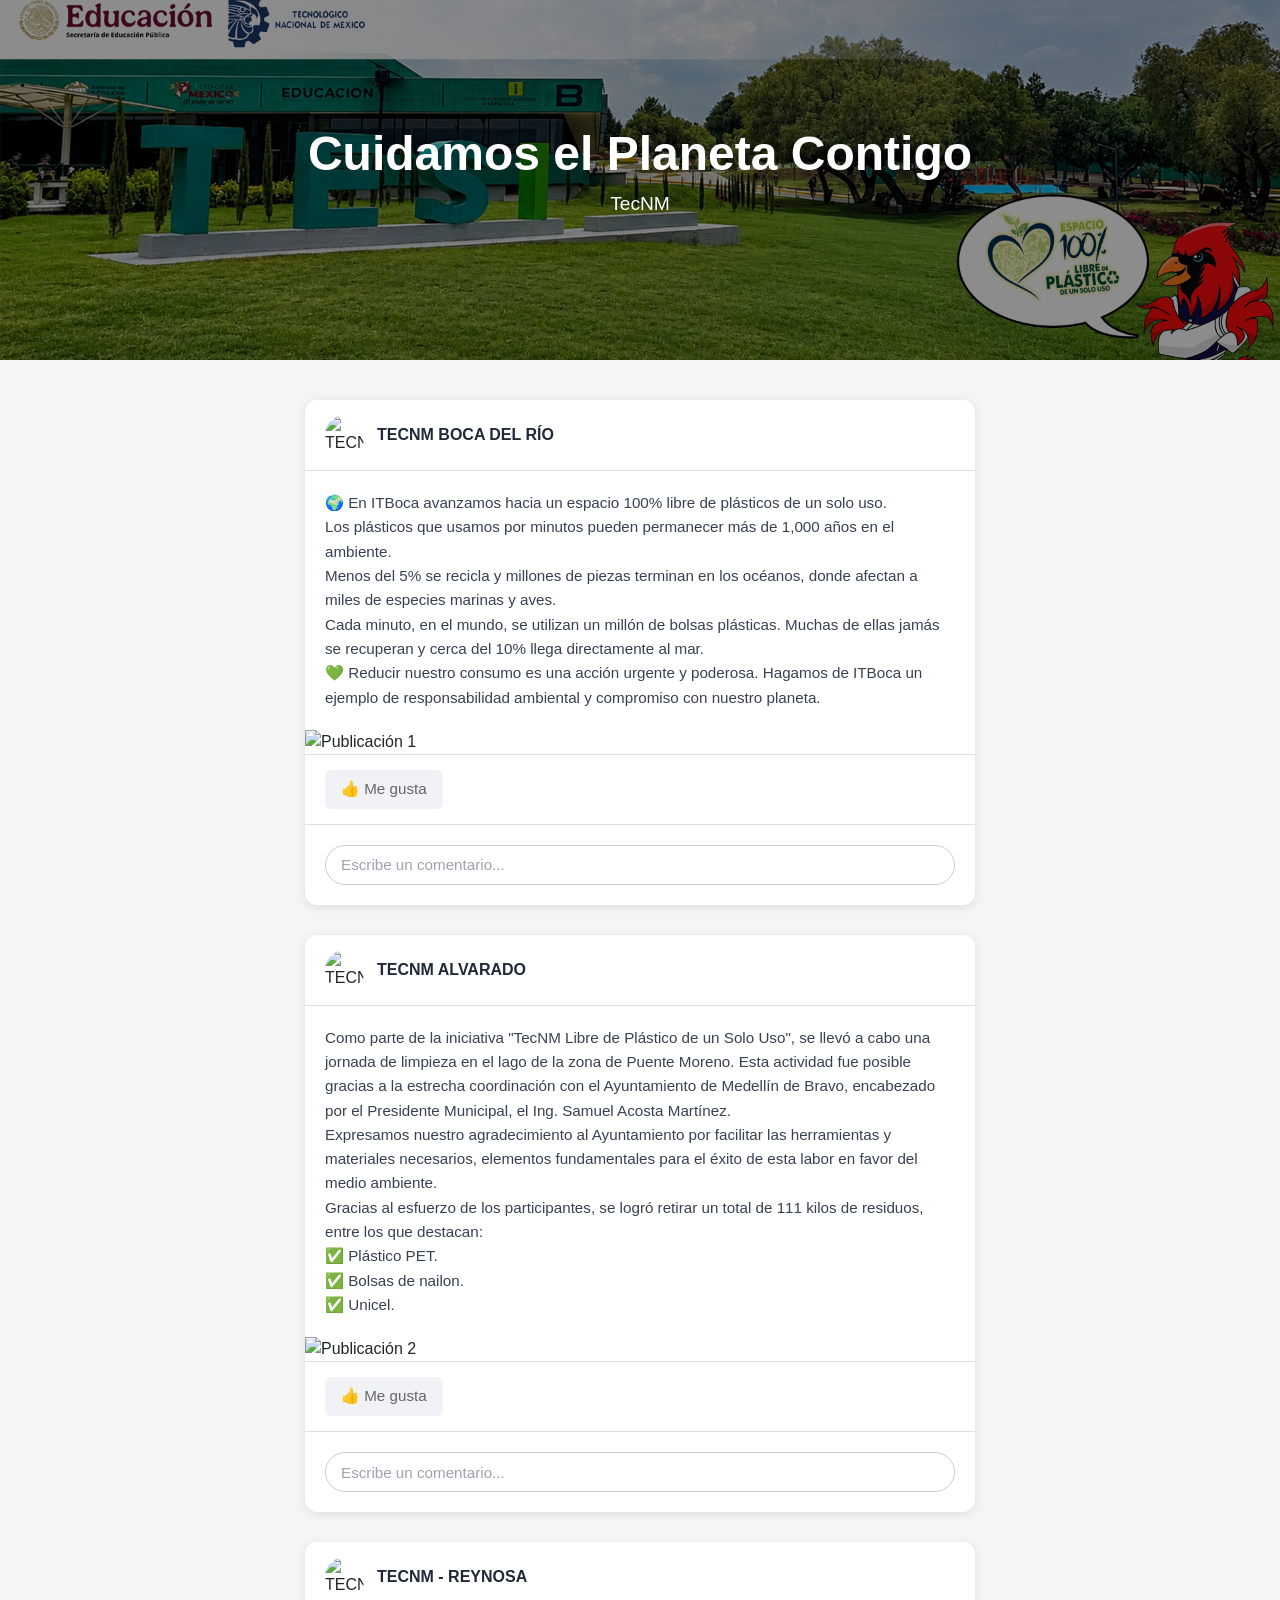
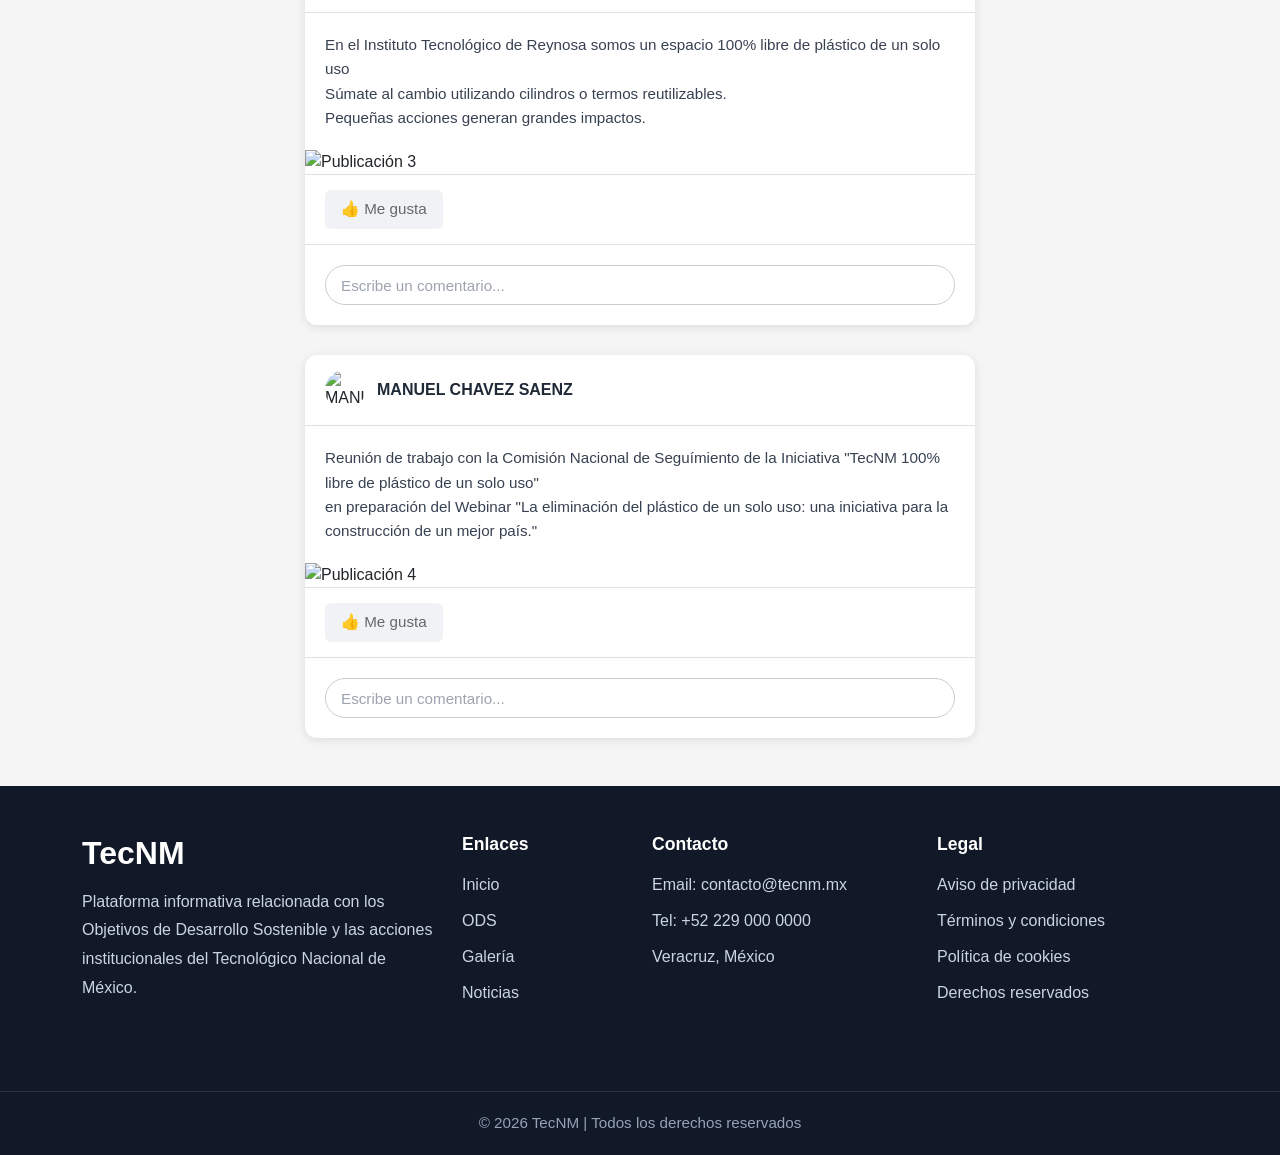
==== cuidemos_planeta.html @ 4eac7710 "Se sube plantilla para página de cuidemos_planeta.html" ====
<!DOCTYPE html>
<html lang="es">
<head>
    <meta charset="UTF-8">
    <meta name="viewport" content="width=device-width, initial-scale=1.0">

    <title>Cuidamos el Planeta - TecNM</title>

    <!-- Bootstrap 5 -->
    <link href="https://cdn.jsdelivr.net/npm/bootstrap@5.3.3/dist/css/bootstrap.min.css" rel="stylesheet">
    
    <!-- Custom Styles -->
    <link href="styles.css" rel="stylesheet">
</head>

<body>

    <!-- =========================
         BANNER
    ==========================-->
    <section class="banner">

        <div class="banner-overlay">

            <div>
                <h1>Cuidamos el Planeta Contigo</h1>
                <p>TecNM</p>
            </div>

        </div>

    </section>

    <!-- =========================
         PUBLICACIONES
    ==========================-->
    <div class="publications-container">

        <!-- PUBLICACIÓN 1 -->
        <div class="publication-post">
            <!-- Header con avatar y nombre -->
            <div class="post-header">
                <img src="img/CONTENIDO/LOGO_USER/USER_01.JPG" alt="TECNM BOCA DEL RÍO" class="post-user-avatar">
                <div class="post-user-info">
                    <p class="post-user-name">TECNM BOCA DEL RÍO</p>
                </div>
            </div>

            <!-- Contenido del post -->
            <div class="post-content">🌍 En ITBoca avanzamos hacia un espacio 100% libre de plásticos de un solo uso.
Los plásticos que usamos por minutos pueden permanecer más de 1,000 años en el ambiente.
Menos del 5% se recicla y millones de piezas terminan en los océanos, donde afectan a miles de especies marinas y aves.
Cada minuto, en el mundo, se utilizan un millón de bolsas plásticas. Muchas de ellas jamás se recuperan y cerca del 10% llega directamente al mar.
💚 Reducir nuestro consumo es una acción urgente y poderosa. Hagamos de ITBoca un ejemplo de responsabilidad ambiental y compromiso con nuestro planeta.</div>

            <!-- Imagen del post -->
            <img src="img/CONTENIDO/CUIDEMOS_EL_PLANETA/PUBLICACION_01.JPG" alt="Publicación 1" class="post-image">

            <!-- Acciones (Like) -->
            <div class="post-actions">
                <button class="like-button" onclick="toggleLike(this)">👍 Me gusta</button>
            </div>

            <!-- Comentarios -->
            <div class="post-comments">
                <input type="text" class="comment-input" placeholder="Escribe un comentario...">
            </div>
        </div>

        <!-- PUBLICACIÓN 2 -->
        <div class="publication-post">
            <!-- Header con avatar y nombre -->
            <div class="post-header">
                <img src="img/CONTENIDO/LOGO_USER/USER_02.JPG" alt="TECNM ALVARADO" class="post-user-avatar">
                <div class="post-user-info">
                    <p class="post-user-name">TECNM ALVARADO</p>
                </div>
            </div>

            <!-- Contenido del post -->
            <div class="post-content">Como parte de la iniciativa "TecNM Libre de Plástico de un Solo Uso", se llevó a cabo una jornada de limpieza en el lago de la zona de Puente Moreno. Esta actividad fue posible gracias a la estrecha coordinación con el Ayuntamiento de Medellín de Bravo, encabezado por el Presidente Municipal, el Ing. Samuel Acosta Martínez.
Expresamos nuestro agradecimiento al Ayuntamiento por facilitar las herramientas y materiales necesarios, elementos fundamentales para el éxito de esta labor en favor del medio ambiente.
Gracias al esfuerzo de los participantes, se logró retirar un total de 111 kilos de residuos, entre los que destacan:
✅ Plástico PET.
✅ Bolsas de nailon.
✅ Unicel.</div>

            <!-- Imagen del post -->
            <img src="img/CONTENIDO/CUIDEMOS_EL_PLANETA/PUBLICACION_02.JPG" alt="Publicación 2" class="post-image">

            <!-- Acciones (Like) -->
            <div class="post-actions">
                <button class="like-button" onclick="toggleLike(this)">👍 Me gusta</button>
            </div>

            <!-- Comentarios -->
            <div class="post-comments">
                <input type="text" class="comment-input" placeholder="Escribe un comentario...">
            </div>
        </div>

        <!-- PUBLICACIÓN 3 -->
        <div class="publication-post">
            <!-- Header con avatar y nombre -->
            <div class="post-header">
                <img src="img/CONTENIDO/LOGO_USER/USER_03.JPG" alt="TECNM - REYNOSA" class="post-user-avatar">
                <div class="post-user-info">
                    <p class="post-user-name">TECNM - REYNOSA</p>
                </div>
            </div>

            <!-- Contenido del post -->
            <div class="post-content">En el Instituto Tecnológico de Reynosa somos un espacio 100% libre de plástico de un solo uso 
Súmate al cambio utilizando cilindros o termos reutilizables.
Pequeñas acciones generan grandes impactos.</div>

            <!-- Imagen del post -->
            <img src="img/CONTENIDO/CUIDEMOS_EL_PLANETA/PUBLICACION_03.JPG" alt="Publicación 3" class="post-image">

            <!-- Acciones (Like) -->
            <div class="post-actions">
                <button class="like-button" onclick="toggleLike(this)">👍 Me gusta</button>
            </div>

            <!-- Comentarios -->
            <div class="post-comments">
                <input type="text" class="comment-input" placeholder="Escribe un comentario...">
            </div>
        </div>

        <!-- PUBLICACIÓN 4 -->
        <div class="publication-post">
            <!-- Header con avatar y nombre -->
            <div class="post-header">
                <img src="img/CONTENIDO/LOGO_USER/USER_04.JPG" alt="MANUEL CHAVEZ SAENZ" class="post-user-avatar">
                <div class="post-user-info">
                    <p class="post-user-name">MANUEL CHAVEZ SAENZ</p>
                </div>
            </div>

            <!-- Contenido del post -->
            <div class="post-content">Reunión de trabajo con la Comisión Nacional de Seguímiento de la Iniciativa "TecNM 100% libre de plástico de un solo uso"
en preparación del Webinar "La eliminación del plástico de un solo uso: una iniciativa para la construcción de un mejor país."</div>

            <!-- Imagen del post -->
            <img src="img/CONTENIDO/CUIDEMOS_EL_PLANETA/PUBLICACION_04.JPG" alt="Publicación 4" class="post-image">

            <!-- Acciones (Like) -->
            <div class="post-actions">
                <button class="like-button" onclick="toggleLike(this)">👍 Me gusta</button>
            </div>

            <!-- Comentarios -->
            <div class="post-comments">
                <input type="text" class="comment-input" placeholder="Escribe un comentario...">
            </div>
        </div>

    </div>

    <!-- =========================
         FOOTER
    ==========================-->
    <footer class="footer-custom mt-5">

        <div class="container py-5">

            <div class="row">

                <!-- DESCRIPCIÓN -->
                <div class="col-lg-4 mb-4">

                    <h4 class="footer-title">
                        TecNM
                    </h4>

                    <p class="footer-text">
                        Plataforma informativa relacionada con los Objetivos
                        de Desarrollo Sostenible y las acciones institucionales
                        del Tecnológico Nacional de México.
                    </p>

                </div>

                <!-- ENLACES -->
                <div class="col-lg-2 col-md-6 mb-4">

                    <h5 class="footer-subtitle">
                        Enlaces
                    </h5>

                    <ul class="footer-links">
                        <li><a href="#">Inicio</a></li>
                        <li><a href="#">ODS</a></li>
                        <li><a href="#">Galería</a></li>
                        <li><a href="#">Noticias</a></li>
                    </ul>

                </div>

                <!-- CONTACTO -->
                <div class="col-lg-3 col-md-6 mb-4">

                    <h5 class="footer-subtitle">
                        Contacto
                    </h5>

                    <ul class="footer-links">
                        <li>Email: contacto@tecnm.mx</li>
                        <li>Tel: +52 229 000 0000</li>
                        <li>Veracruz, México</li>
                    </ul>

                </div>

                <!-- LEGAL -->
                <div class="col-lg-3 mb-4">

                    <h5 class="footer-subtitle">
                        Legal
                    </h5>

                    <ul class="footer-links">
                        <li><a href="#">Aviso de privacidad</a></li>
                        <li><a href="#">Términos y condiciones</a></li>
                        <li><a href="#">Política de cookies</a></li>
                        <li><a href="#">Derechos reservados</a></li>
                    </ul>

                </div>

            </div>

        </div>

        <!-- COPYRIGHT -->
        <div class="footer-bottom">

            <div class="container text-center">

                © 2026 TecNM | Todos los derechos reservados

            </div>

        </div>

    </footer>

    <script>
        function toggleLike(button) {
            button.classList.toggle('liked');
            if (button.classList.contains('liked')) {
                button.textContent = '❤️ Me gusta';
            } else {
                button.textContent = '👍 Me gusta';
            }
        }
    </script>
</body>
</html>
---- styles.css ----
body {
    background-color: #f5f5f5;
    font-family: Arial, Helvetica, sans-serif;
    margin: 0;
    padding: 0;
}

/* =========================
   BANNER
==========================*/
.banner {
    width: 100%;
    height: 360px;
    background-image: url('img/BANNER/BANNER PRINCIPAL.jpg');
    background-size: cover;
    background-position: center;
    position: relative;
}

.banner-overlay {
    width: 100%;
    height: 100%;
    background: rgba(0, 0, 0, 0.45);
    display: flex;
    align-items: center;
    justify-content: center;
    text-align: center;
    color: white;
    padding: 20px;
}

.banner h1 {
    font-size: 3rem;
    font-weight: bold;
}

.banner p {
    font-size: 1.2rem;
}

/* =========================
   CONTENEDOR
==========================*/
.cards-container {
    max-width: 1800px;
    margin: auto;
}

/* =========================
   CARDS
==========================*/
.custom-card {
    width: 100%;
    /* Mantiene coherencia en todas las resoluciones */
    aspect-ratio: 4 / 5;
    border: none;
    border-radius: 22px;
    overflow: hidden;
    position: relative;
    transition: all .3s ease;
    cursor: pointer;
    box-shadow: 0 5px 18px rgba(0, 0, 0, 0.15);
    background-color: #111827;
}

.custom-card:hover {
    transform: translateY(-8px);
    box-shadow: 0 10px 25px rgba(0, 0, 0, 0.25);
}

.card-bg {
    position: absolute;
    width: 100%;
    height: 100%;
    /* La imagen llena toda la card */
    background-size: cover;
    /* Prioriza la parte superior */
    background-position: center top;
    background-repeat: no-repeat;
    transition: transform .4s ease;
}

.custom-card:hover .card-bg {
    transform: scale(1.03);
}

.card-overlay {
    position: absolute;
    width: 100%;
    height: 100%;
    background: linear-gradient(
        to top,
        rgba(0, 0, 0, 0.45),
        rgba(0, 0, 0, 0.05)
    );
}

.card-content {
    position: absolute;
    bottom: 20px;
    left: 20px;
    right: 20px;
    color: white;
    z-index: 2;
}

.card-content h5 {
    font-size: 1.35rem;
    font-weight: bold;
    margin: 0;
    line-height: 1.4;
    text-shadow: 0 2px 8px rgba(0, 0, 0, 0.8);
}

/* =========================
   CARD HOVER OVERLAY
==========================*/
.card-hover-overlay {
    position: absolute;
    width: 100%;
    height: 100%;
    background-color: transparent;
    display: flex;
    align-items: center;
    justify-content: center;
    padding: 20px;
    z-index: 3;
    opacity: 0;
    transition: opacity 0.3s ease;
}

.custom-card:hover .card-hover-overlay {
    opacity: 1;
}

.card-hover-content {
    display: flex;
    flex-direction: column;
    align-items: center;
    justify-content: space-between;
    height: 100%;
    width: 100%;
    text-align: center;
}

.card-description {
    color: white;
    font-size: 0.95rem;
    line-height: 1.6;
    margin: 0 0 20px 0;
    flex-grow: 1;
    display: flex;
    align-items: center;
    justify-content: center;
}

.card-button {
    background-color: white;
    color: inherit;
    border: none;
    padding: 10px 30px;
    font-size: 1rem;
    font-weight: bold;
    border-radius: 5px;
    cursor: pointer;
    transition: all 0.3s ease;
    margin-top: auto;
}

.card-button:hover {
    transform: scale(1.05);
    box-shadow: 0 4px 12px rgba(0, 0, 0, 0.3);
}

/* =========================
   FOOTER
==========================*/
.footer-custom {
    background: #111827;
    color: white;
}

.footer-title {
    font-size: 2rem;
    font-weight: bold;
    margin-bottom: 15px;
}

.footer-subtitle {
    font-size: 1.1rem;
    font-weight: 600;
    margin-bottom: 18px;
}

.footer-text {
    color: #cbd5e1;
    line-height: 1.8;
}

.footer-links {
    list-style: none;
    padding: 0;
    margin: 0;
}

.footer-links li {
    margin-bottom: 12px;
    color: #cbd5e1;
}

.footer-links a {
    text-decoration: none;
    color: #cbd5e1;
    transition: all .3s ease;
}

.footer-links a:hover {
    color: white;
    padding-left: 5px;
}

.footer-bottom {
    border-top: 1px solid rgba(255, 255, 255, 0.1);
    padding: 20px 0;
    font-size: 0.95rem;
    color: #94a3b8;
}

/* =========================
   TABLET
==========================*/
@media(max-width: 991px) {
    .banner {
        height: 260px;
    }

    .banner h1 {
        font-size: 2.2rem;
    }
}

/* =========================
   MÓVIL
==========================*/
@media(max-width: 768px) {
    .banner {
        height: 220px;
    }

    .banner h1 {
        font-size: 1.8rem;
    }

    .banner p {
        font-size: 1rem;
    }

    .card-content h5 {
        font-size: 1.15rem;
    }

    .footer-custom {
        text-align: center;
    }

    .footer-links a:hover {
        padding-left: 0;
    }
}

/* =========================
   PUBLICACIONES CUIDEMOS PLANETA
==========================*/
.publications-container {
    max-width: 700px;
    margin: 40px auto;
    padding: 0 15px;
}

.publication-post {
    background-color: white;
    border-radius: 12px;
    box-shadow: 0 2px 10px rgba(0, 0, 0, 0.1);
    margin-bottom: 30px;
    overflow: hidden;
}

.post-header {
    padding: 15px 20px;
    display: flex;
    align-items: center;
    gap: 12px;
    border-bottom: 1px solid #e0e0e0;
}

.post-user-avatar {
    width: 40px;
    height: 40px;
    border-radius: 50%;
    object-fit: cover;
    flex-shrink: 0;
}

.post-user-info {
    display: flex;
    flex-direction: column;
    justify-content: center;
}

.post-user-name {
    font-weight: bold;
    color: #1f2937;
    font-size: 1rem;
    margin: 0;
}

.post-content {
    padding: 20px;
    color: #374151;
    line-height: 1.6;
    font-size: 0.95rem;
    white-space: pre-wrap;
    word-wrap: break-word;
}

.post-image {
    width: 100%;
    max-height: 500px;
    object-fit: cover;
    display: block;
}

.post-actions {
    padding: 15px 20px;
    border-top: 1px solid #e0e0e0;
    border-bottom: 1px solid #e0e0e0;
}

.like-button {
    background-color: #f0f2f5;
    border: none;
    padding: 8px 16px;
    border-radius: 6px;
    cursor: pointer;
    font-weight: 500;
    color: #65676b;
    font-size: 0.95rem;
    transition: all 0.3s ease;
    display: inline-flex;
    align-items: center;
    gap: 6px;
}

.like-button:hover {
    background-color: #e4e6eb;
    color: #e91e63;
}

.like-button.liked {
    background-color: #f0f2f5;
    color: #e91e63;
}

.post-comments {
    padding: 20px;
}

.comment-input {
    width: 100%;
    padding: 10px 15px;
    border: 1px solid #ccc;
    border-radius: 20px;
    font-size: 0.95rem;
    font-family: Arial, sans-serif;
    resize: none;
    height: 40px;
    transition: all 0.3s ease;
}

.comment-input:focus {
    outline: none;
    border-color: #9fc24e;
    box-shadow: 0 0 0 3px rgba(159, 194, 78, 0.1);
}

.comment-input::placeholder {
    color: #9ca3af;
}
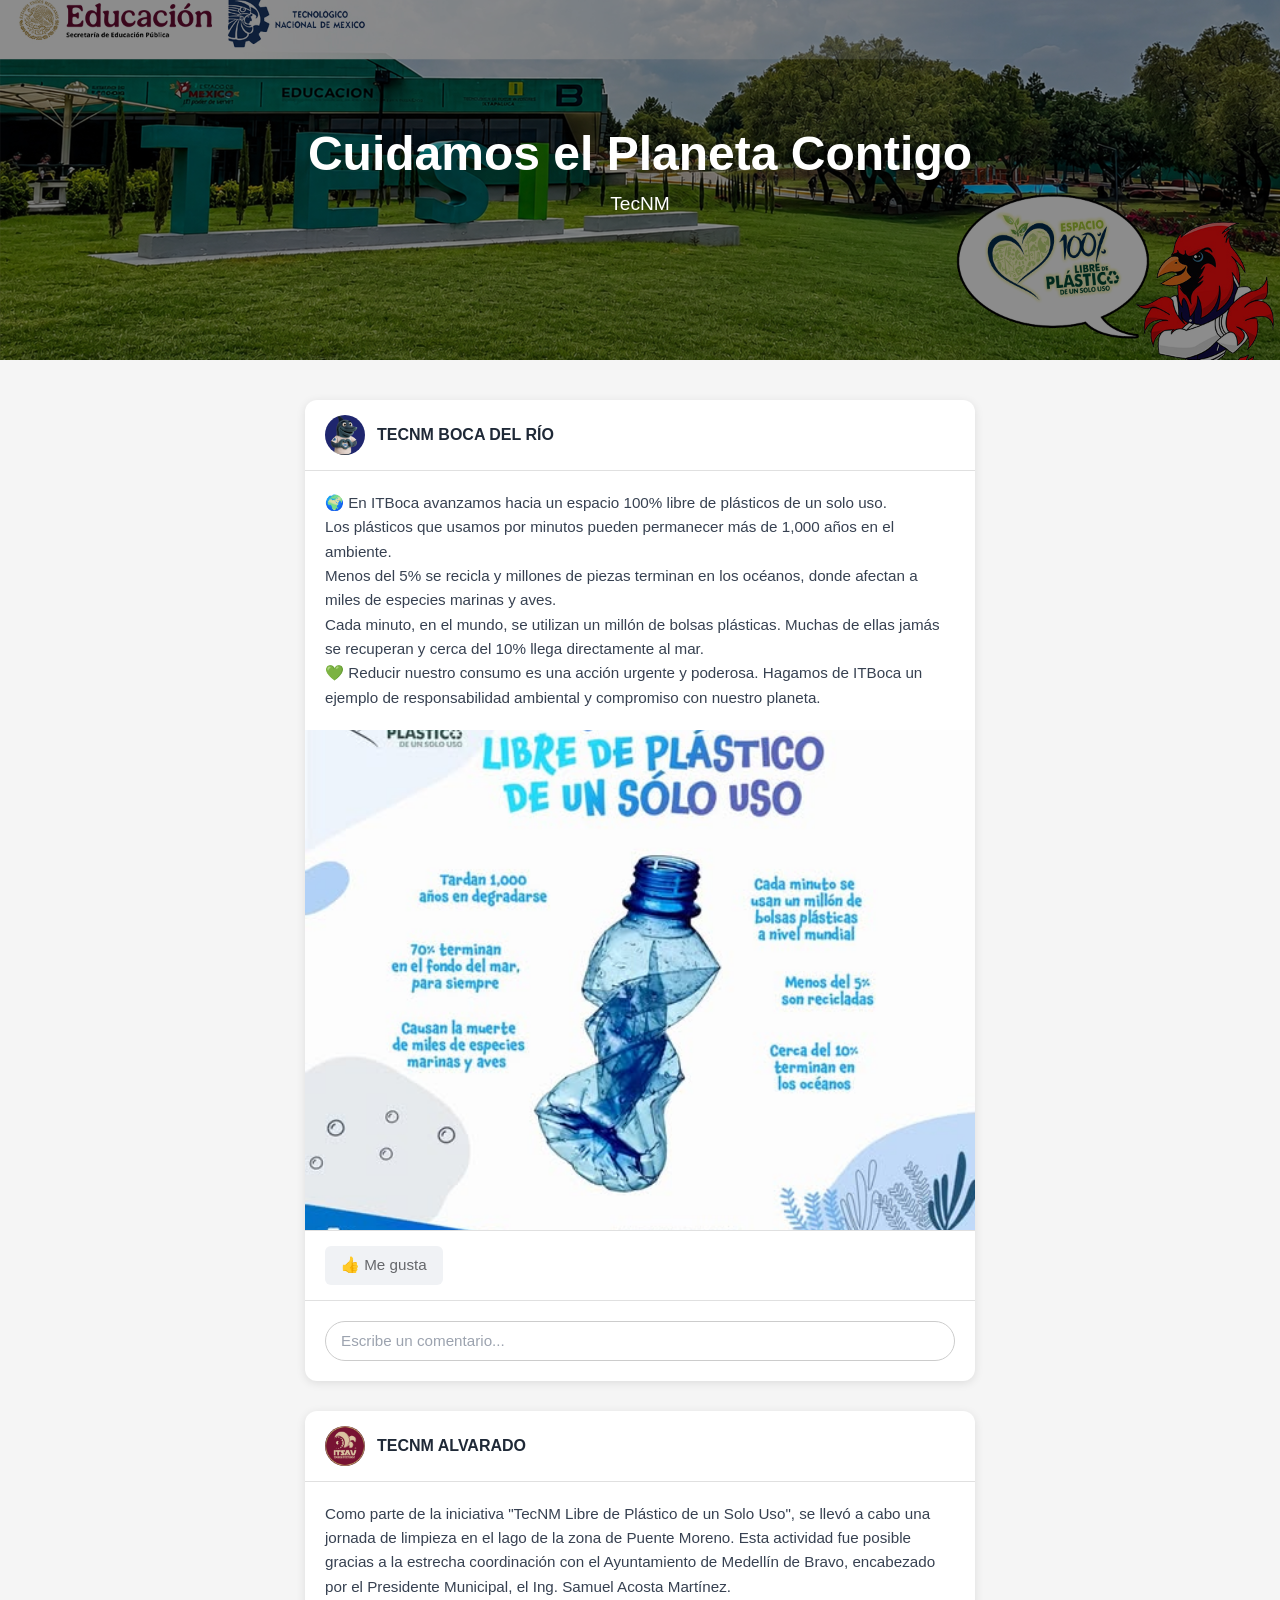
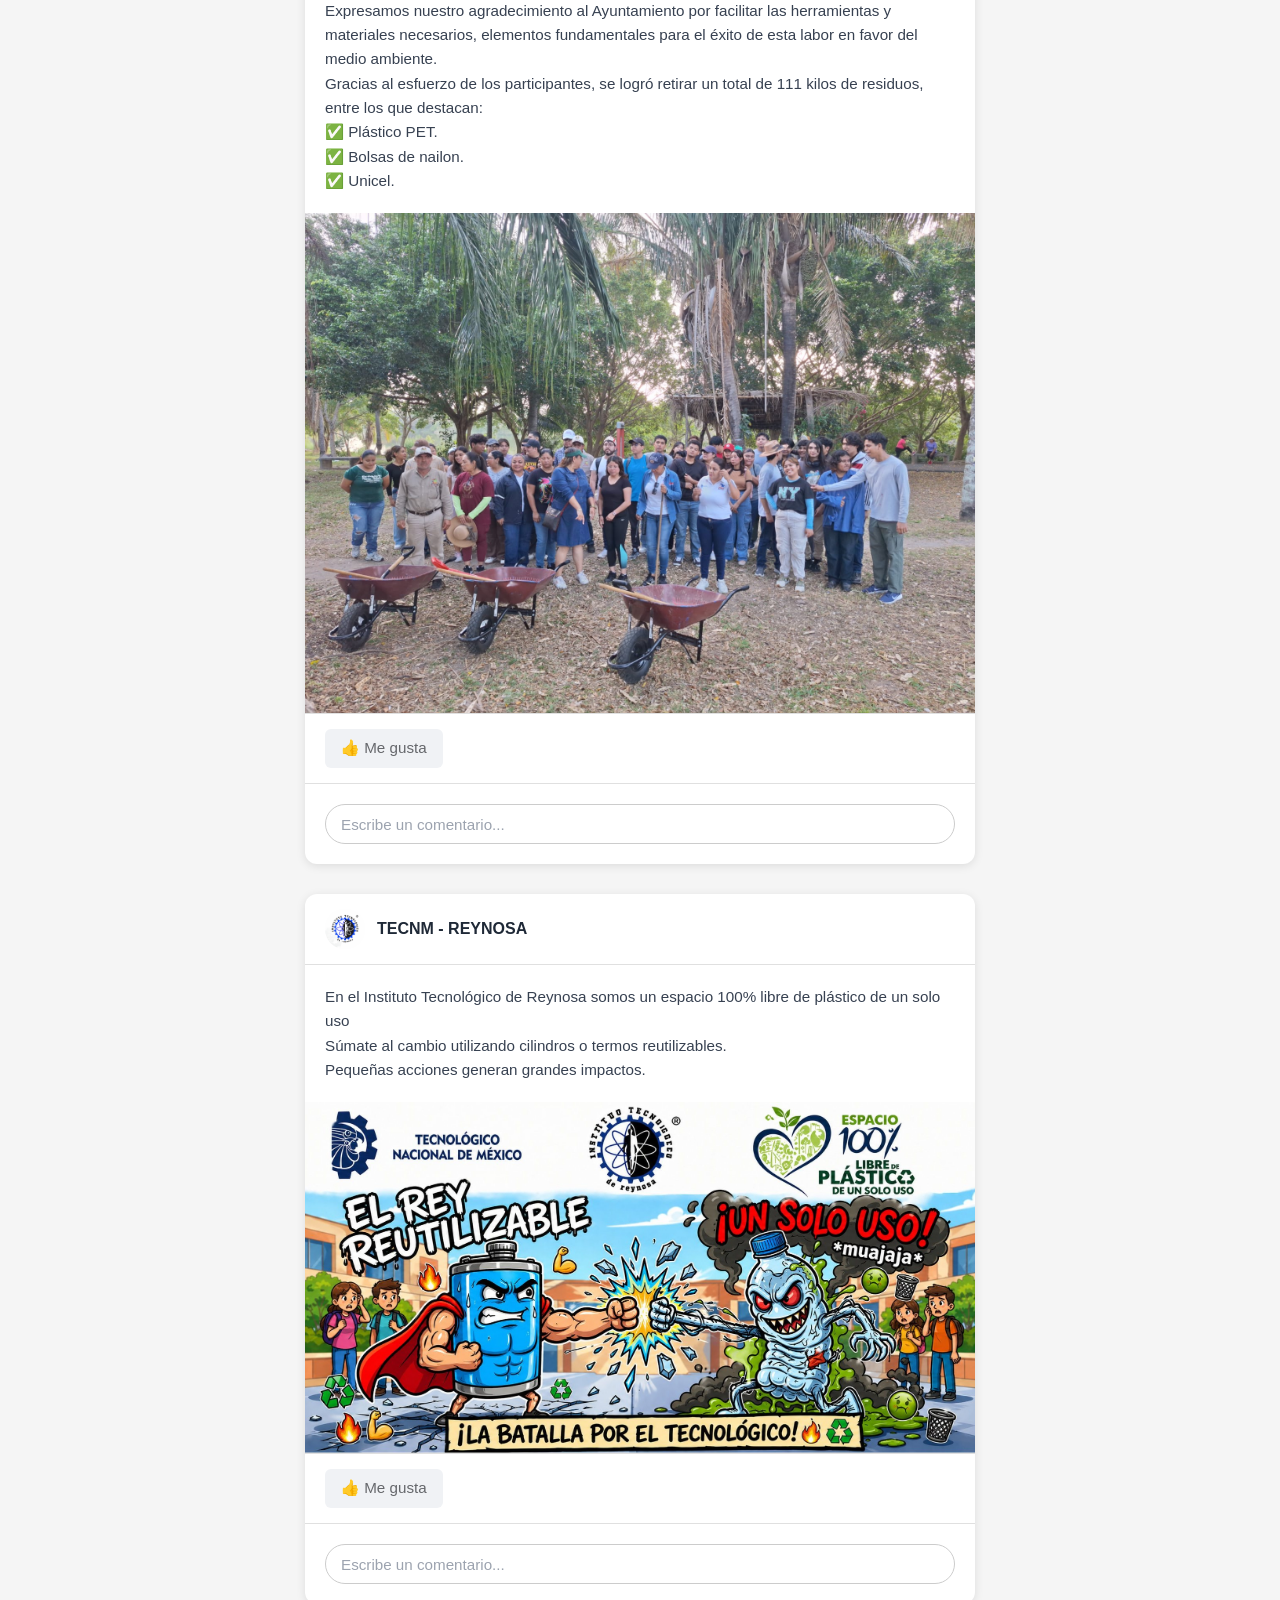
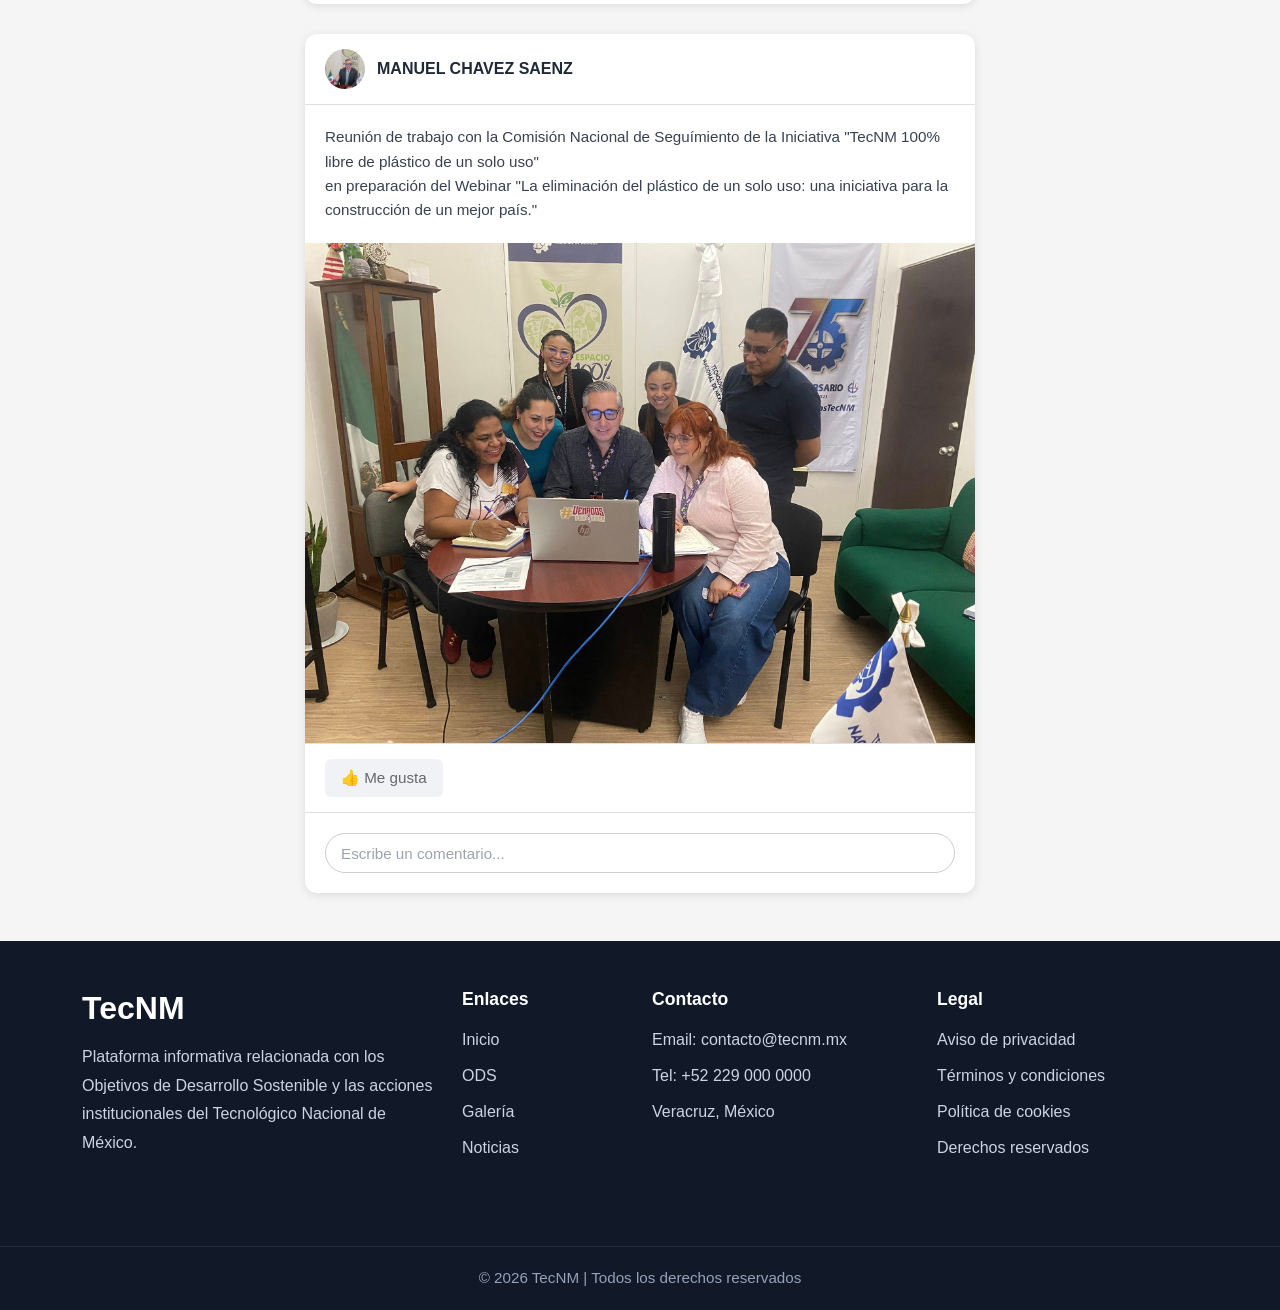
==== commit f848f9ff: "Se ajusta rutas de imágenes" ====
--- a/cuidemos_planeta.html
+++ b/cuidemos_planeta.html
@@ -40,7 +40,7 @@
         <div class="publication-post">
             <!-- Header con avatar y nombre -->
             <div class="post-header">
-                <img src="img/CONTENIDO/LOGO_USER/USER_01.JPG" alt="TECNM BOCA DEL RÍO" class="post-user-avatar">
+                <img src="img/CONTENIDO/LOGO_USER/USER_01.jpg" alt="TECNM BOCA DEL RÍO" class="post-user-avatar">
                 <div class="post-user-info">
                     <p class="post-user-name">TECNM BOCA DEL RÍO</p>
                 </div>
@@ -54,7 +54,7 @@
 💚 Reducir nuestro consumo es una acción urgente y poderosa. Hagamos de ITBoca un ejemplo de responsabilidad ambiental y compromiso con nuestro planeta.</div>
 
             <!-- Imagen del post -->
-            <img src="img/CONTENIDO/CUIDEMOS_EL_PLANETA/PUBLICACION_01.JPG" alt="Publicación 1" class="post-image">
+            <img src="img/CONTENIDO/CUIDEMOS_EL_PLANETA/PUBLICACION_01.jpg" alt="Publicación 1" class="post-image">
 
             <!-- Acciones (Like) -->
             <div class="post-actions">
@@ -71,7 +71,7 @@
         <div class="publication-post">
             <!-- Header con avatar y nombre -->
             <div class="post-header">
-                <img src="img/CONTENIDO/LOGO_USER/USER_02.JPG" alt="TECNM ALVARADO" class="post-user-avatar">
+                <img src="img/CONTENIDO/LOGO_USER/USER_02.jpg" alt="TECNM ALVARADO" class="post-user-avatar">
                 <div class="post-user-info">
                     <p class="post-user-name">TECNM ALVARADO</p>
                 </div>
@@ -86,7 +86,7 @@
 ✅ Unicel.</div>
 
             <!-- Imagen del post -->
-            <img src="img/CONTENIDO/CUIDEMOS_EL_PLANETA/PUBLICACION_02.JPG" alt="Publicación 2" class="post-image">
+            <img src="img/CONTENIDO/CUIDEMOS_EL_PLANETA/PUBLICACION_02.jpg" alt="Publicación 2" class="post-image">
 
             <!-- Acciones (Like) -->
             <div class="post-actions">
@@ -103,7 +103,7 @@
         <div class="publication-post">
             <!-- Header con avatar y nombre -->
             <div class="post-header">
-                <img src="img/CONTENIDO/LOGO_USER/USER_03.JPG" alt="TECNM - REYNOSA" class="post-user-avatar">
+                <img src="img/CONTENIDO/LOGO_USER/USER_03.jpg" alt="TECNM - REYNOSA" class="post-user-avatar">
                 <div class="post-user-info">
                     <p class="post-user-name">TECNM - REYNOSA</p>
                 </div>
@@ -115,7 +115,7 @@
 Pequeñas acciones generan grandes impactos.</div>
 
             <!-- Imagen del post -->
-            <img src="img/CONTENIDO/CUIDEMOS_EL_PLANETA/PUBLICACION_03.JPG" alt="Publicación 3" class="post-image">
+            <img src="img/CONTENIDO/CUIDEMOS_EL_PLANETA/PUBLICACION_03.jpg" alt="Publicación 3" class="post-image">
 
             <!-- Acciones (Like) -->
             <div class="post-actions">
@@ -132,7 +132,7 @@
         <div class="publication-post">
             <!-- Header con avatar y nombre -->
             <div class="post-header">
-                <img src="img/CONTENIDO/LOGO_USER/USER_04.JPG" alt="MANUEL CHAVEZ SAENZ" class="post-user-avatar">
+                <img src="img/CONTENIDO/LOGO_USER/USER_04.jpg" alt="MANUEL CHAVEZ SAENZ" class="post-user-avatar">
                 <div class="post-user-info">
                     <p class="post-user-name">MANUEL CHAVEZ SAENZ</p>
                 </div>
@@ -143,7 +143,7 @@
 en preparación del Webinar "La eliminación del plástico de un solo uso: una iniciativa para la construcción de un mejor país."</div>
 
             <!-- Imagen del post -->
-            <img src="img/CONTENIDO/CUIDEMOS_EL_PLANETA/PUBLICACION_04.JPG" alt="Publicación 4" class="post-image">
+            <img src="img/CONTENIDO/CUIDEMOS_EL_PLANETA/PUBLICACION_04.jpg" alt="Publicación 4" class="post-image">
 
             <!-- Acciones (Like) -->
             <div class="post-actions">
--- a/styles.css
+++ b/styles.css
@@ -386,3 +386,34 @@
 .comment-input::placeholder {
     color: #9ca3af;
 }
+
+/* =========================
+   VIDEOS
+==========================*/
+.videos-container {
+    background-color: white;
+    border-top: 1px solid #e0e0e0;
+    border-bottom: 1px solid #e0e0e0;
+}
+
+.video-wrapper {
+    display: flex;
+    align-items: center;
+    justify-content: center;
+    aspect-ratio: 16 / 9;
+    width: 100%;
+}
+
+.video-wrapper video,
+.video-wrapper iframe {
+    width: 100%;
+    height: 100%;
+    object-fit: cover;
+}
+
+/* Responsive para móvil */
+@media(max-width: 768px) {
+    .video-wrapper {
+        aspect-ratio: 16 / 9;
+    }
+}
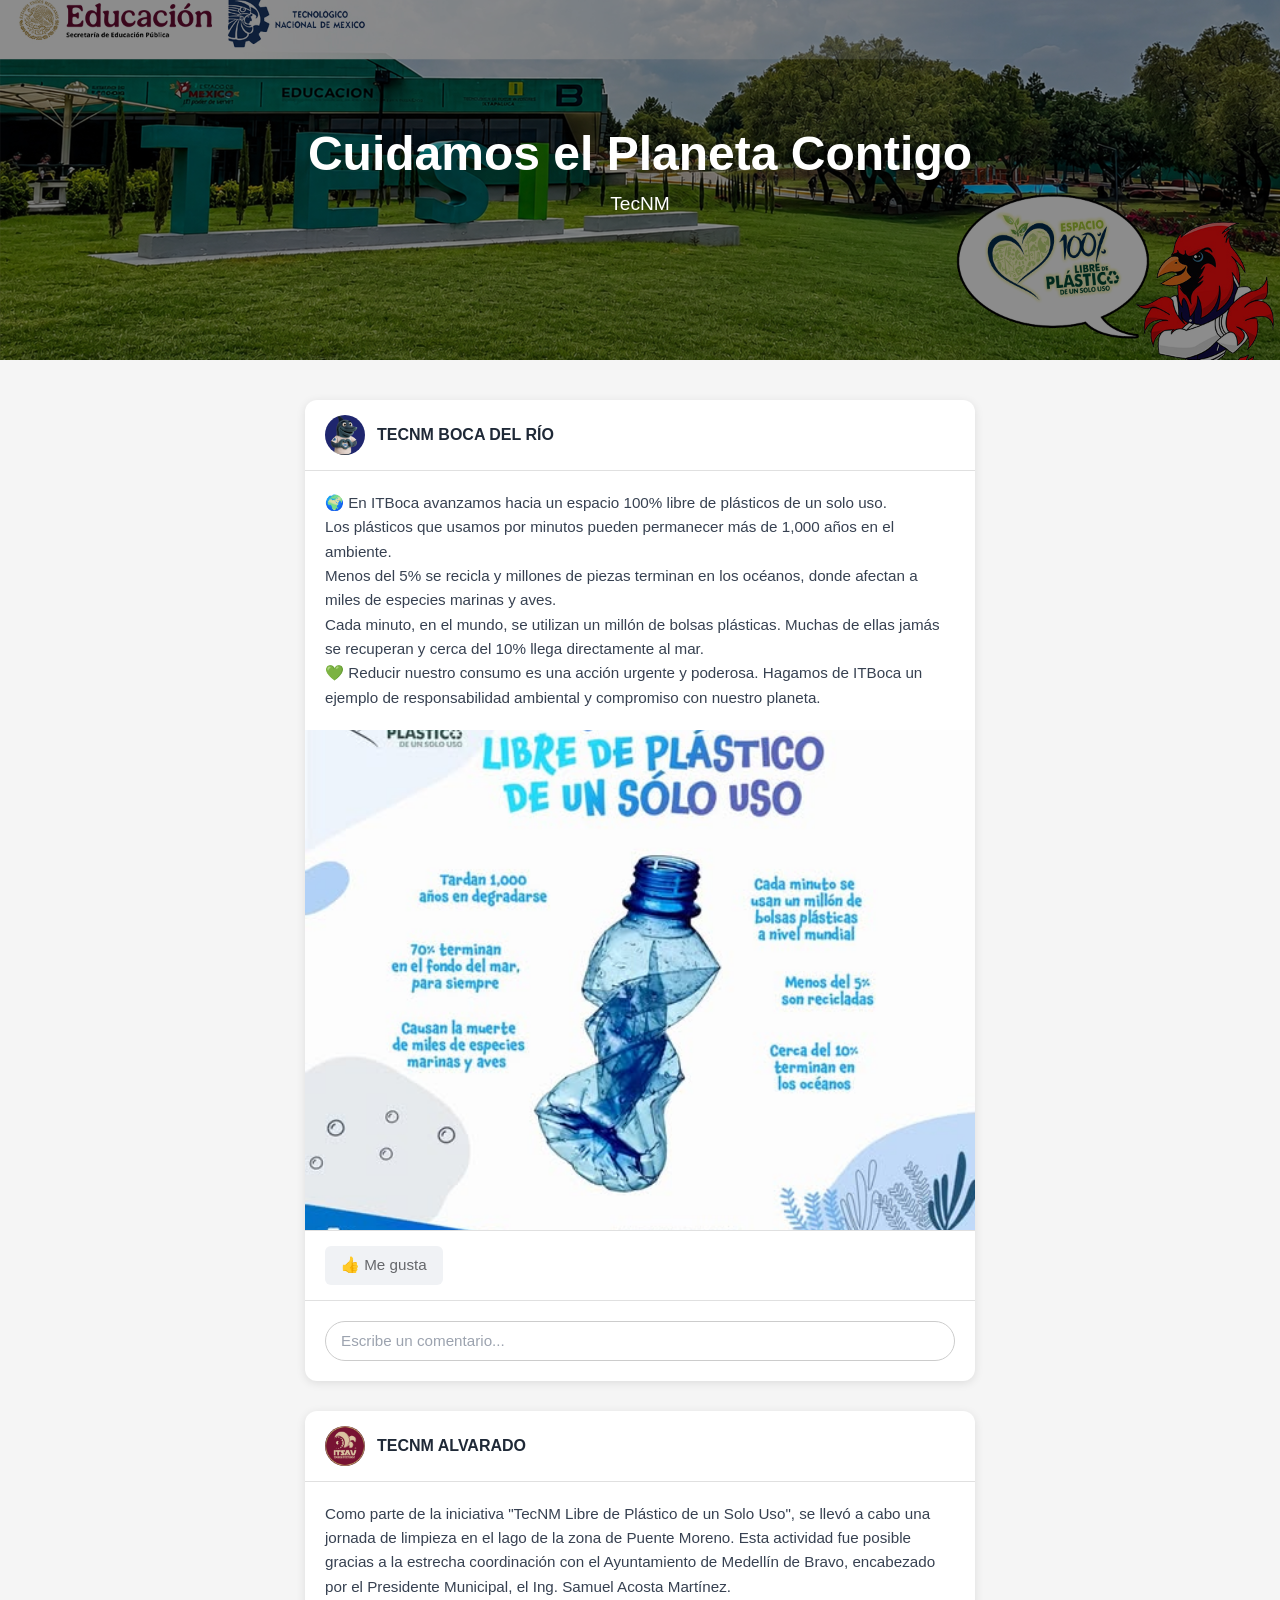
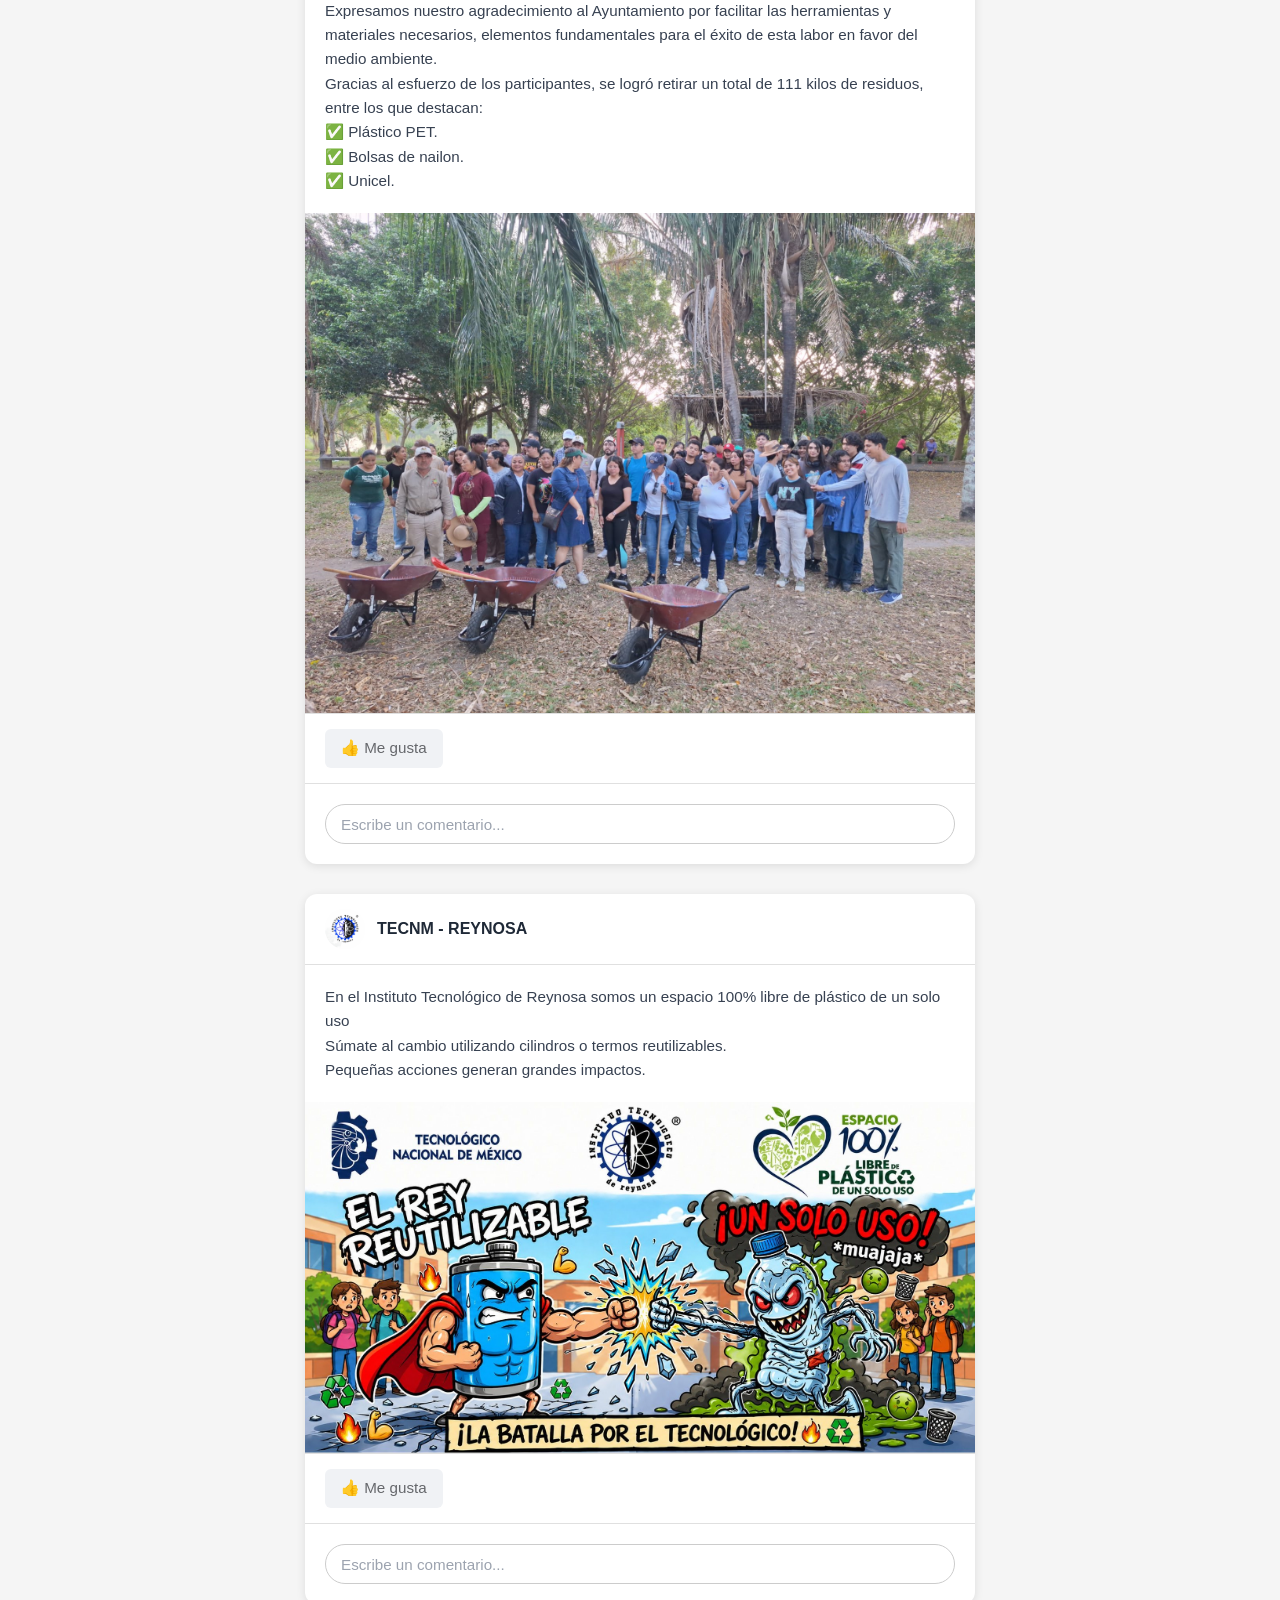
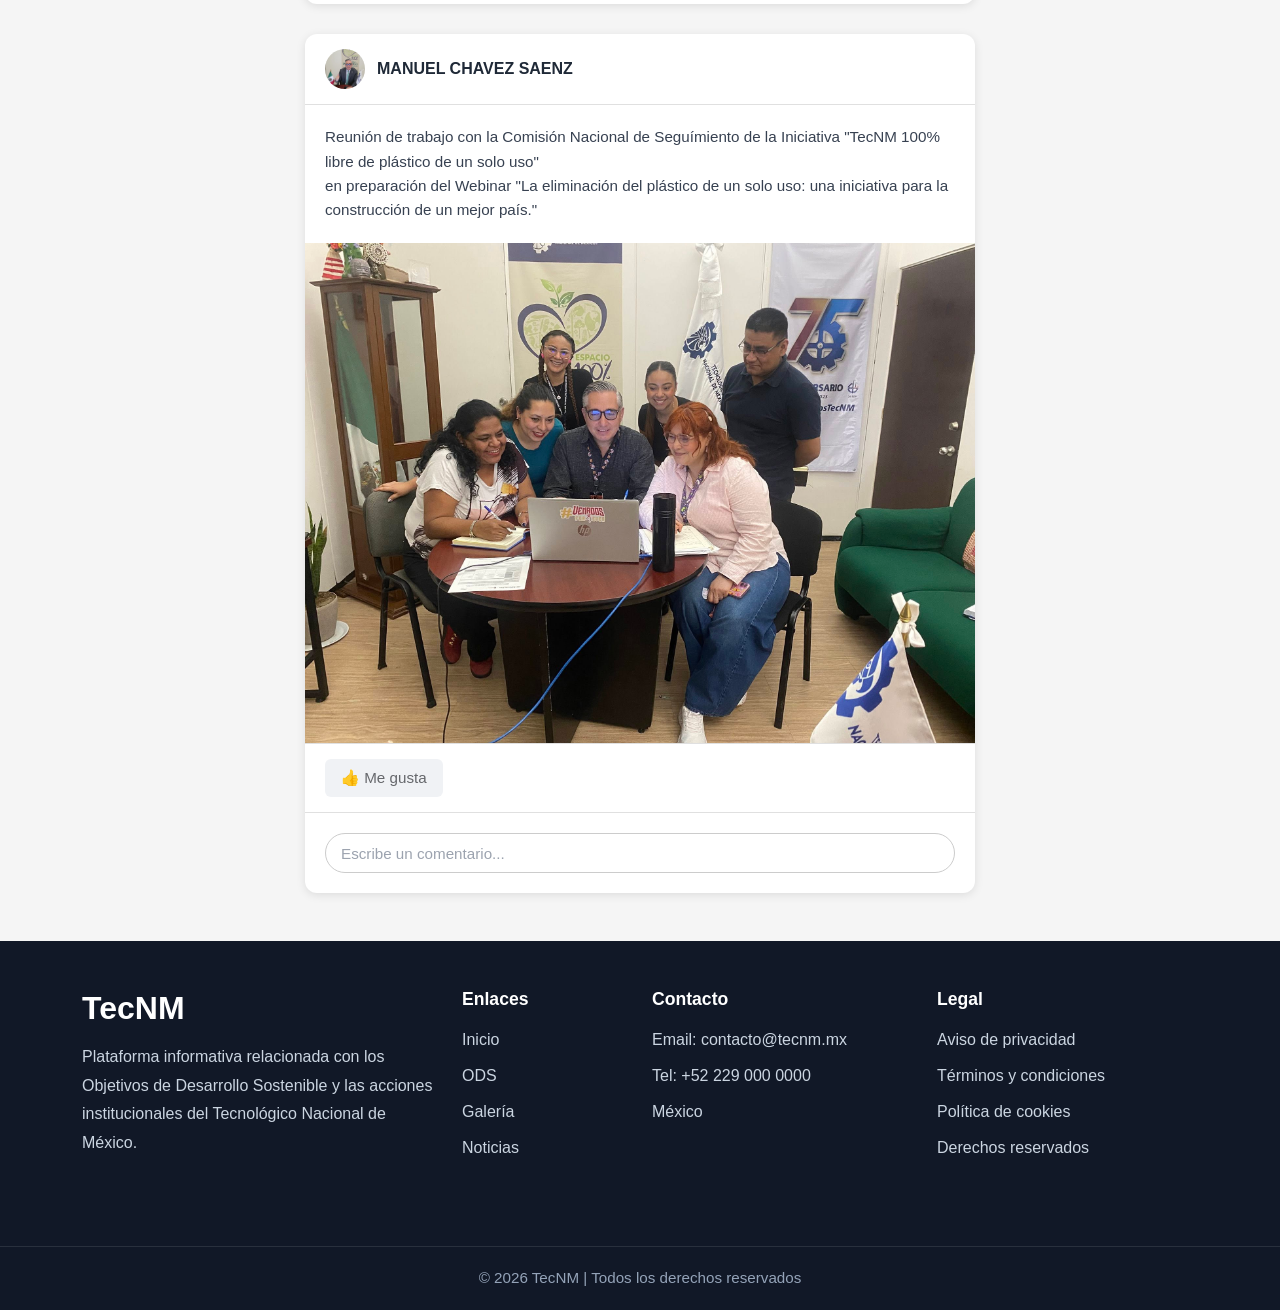
==== commit 3186b127: "Se sube ajuste de título en index y el footer en todas las páginas." ====
--- a/cuidemos_planeta.html
+++ b/cuidemos_planeta.html
@@ -208,7 +208,7 @@
                     <ul class="footer-links">
                         <li>Email: contacto@tecnm.mx</li>
                         <li>Tel: +52 229 000 0000</li>
-                        <li>Veracruz, México</li>
+                        <li>México</li>
                     </ul>
 
                 </div>
--- a/styles.css
+++ b/styles.css
@@ -141,6 +141,7 @@
     height: 100%;
     width: 100%;
     text-align: center;
+    min-height: 0;
 }
 
 .card-description {
@@ -149,9 +150,13 @@
     line-height: 1.6;
     margin: 0 0 20px 0;
     flex-grow: 1;
+    min-height: 0;
+    overflow: auto;
+    max-height: calc(100% - 70px);
     display: flex;
     align-items: center;
     justify-content: center;
+    text-align: center;
 }
 
 .card-button {
@@ -258,6 +263,29 @@
     .card-content h5 {
         font-size: 1.15rem;
     }
+
+    .card-description {
+        font-size: 0.88rem;
+        max-height: calc(100% - 60px);
+    }
+
+    .card-button {
+        padding: 10px 24px;
+        font-size: 0.95rem;
+    }
+
+    .card-hover-content {
+        align-items: stretch;
+    }
+
+    .card-description {
+        text-align: left;
+        overflow-y: auto;
+        max-height: calc(100% - 70px);
+        padding-right: 8px;
+        display: block;
+    }
+
 
     .footer-custom {
         text-align: center;
@@ -417,3 +445,269 @@
         aspect-ratio: 16 / 9;
     }
 }
+
+/* =========================
+   PANORAMA AMBIENTAL - NOTICIAS
+==========================*/
+.news-container {
+    background-color: white;
+    padding: 50px 0;
+    min-height: calc(100vh - 360px - 300px);
+}
+
+.news-article {
+    display: flex;
+    flex-direction: row;
+    gap: 30px;
+    background-color: #ffffff;
+    border-radius: 12px;
+    padding: 30px;
+    margin-bottom: 40px;
+    box-shadow: 0 2px 8px rgba(0, 0, 0, 0.1);
+    transition: all 0.3s ease;
+}
+
+.news-article:hover {
+    box-shadow: 0 5px 18px rgba(0, 0, 0, 0.15);
+    transform: translateY(-4px);
+}
+
+.news-image {
+    flex-shrink: 0;
+    display: flex;
+    align-items: flex-start;
+}
+
+.news-image img {
+    border-radius: 8px;
+    object-fit: cover;
+    display: block;
+}
+
+.news-content {
+    flex-grow: 1;
+    display: flex;
+    flex-direction: column;
+    justify-content: flex-start;
+    min-width: 0;
+}
+
+.news-title {
+    font-size: 1.5rem;
+    font-weight: bold;
+    color: #1f2937;
+    margin: 0 0 12px 0;
+    line-height: 1.4;
+}
+
+.news-date {
+    font-size: 0.9rem;
+    color: #6b7280;
+    margin: 0 0 12px 0;
+    font-weight: 500;
+}
+
+.news-summary {
+    font-size: 1rem;
+    color: #374151;
+    line-height: 1.7;
+    margin: 0;
+    text-align: justify;
+}
+
+/* =========================
+   TABLET - PANORAMA AMBIENTAL
+==========================*/
+@media(max-width: 1024px) {
+    .news-article {
+        gap: 25px;
+        padding: 25px;
+    }
+
+    .news-image img {
+        width: 300px;
+        height: 200px;
+    }
+
+    .news-title {
+        font-size: 1.35rem;
+    }
+
+    .news-summary {
+        font-size: 0.95rem;
+    }
+}
+
+/* =========================
+   MÓVIL - PANORAMA AMBIENTAL
+==========================*/
+@media(max-width: 768px) {
+    .news-container {
+        padding: 30px 0;
+    }
+
+    .news-article {
+        flex-direction: column;
+        gap: 15px;
+        padding: 20px 15px;
+        margin-bottom: 25px;
+    }
+
+    .news-image {
+        width: 100%;
+    }
+
+    .news-image img {
+        width: 100%;
+        height: auto;
+        max-width: 100%;
+    }
+
+    .news-title {
+        font-size: 1.2rem;
+    }
+
+    .news-date {
+        font-size: 0.85rem;
+    }
+
+    .news-summary {
+        font-size: 0.9rem;
+        text-align: left;
+    }
+}
+
+/* =========================
+    RECURSOS DE INTERÉS
+==========================*/
+.recursos-container {
+    background-color: white;
+    min-height: calc(100vh - 360px - 300px);
+    padding: 50px 0;
+}
+
+.recursos-list {
+    list-style: none;
+    padding: 0;
+    margin: 0;
+    display: flex;
+    flex-direction: column;
+    gap: 30px;
+}
+
+.recurso-item {
+    display: flex;
+    gap: 25px;
+    background-color: #f9f9f9;
+    border-radius: 12px;
+    padding: 25px;
+    box-shadow: 0 2px 8px rgba(0, 0, 0, 0.1);
+    transition: all 0.3s ease;
+    align-items: flex-start;
+}
+
+.recurso-item:hover {
+    box-shadow: 0 5px 18px rgba(0, 0, 0, 0.15);
+    transform: translateY(-4px);
+    background-color: #ffffff;
+}
+
+.recurso-logo {
+    flex-shrink: 0;
+    width: 120px;
+    height: 120px;
+    object-fit: contain;
+    border-radius: 8px;
+}
+
+.recurso-content {
+    flex-grow: 1;
+    display: flex;
+    flex-direction: column;
+    gap: 12px;
+    justify-content: center;
+}
+
+.recurso-title {
+    font-size: 1.35rem;
+    font-weight: bold;
+    color: #1f2937;
+    margin: 0;
+    line-height: 1.4;
+}
+
+.recurso-link {
+    display: inline-block;
+    font-size: 1rem;
+    color: #9fc24e;
+    text-decoration: none;
+    font-weight: 600;
+    transition: all 0.3s ease;
+    width: fit-content;
+}
+
+.recurso-link:hover {
+    color: #7fa43a;
+    padding-left: 5px;
+}
+
+/* =========================
+    TABLET - RECURSOS
+==========================*/
+@media(max-width: 1024px) {
+    .recurso-item {
+        gap: 20px;
+        padding: 20px;
+    }
+
+    .recurso-logo {
+        width: 100px;
+        height: 100px;
+    }
+
+    .recurso-title {
+        font-size: 1.2rem;
+    }
+
+    .recurso-link {
+        font-size: 0.95rem;
+    }
+}
+
+/* =========================
+    MÓVIL - RECURSOS
+==========================*/
+@media(max-width: 768px) {
+    .recursos-container {
+        padding: 30px 0;
+    }
+
+    .recursos-list {
+        gap: 20px;
+    }
+
+    .recurso-item {
+        flex-direction: column;
+        gap: 15px;
+        padding: 15px;
+        align-items: center;
+        text-align: center;
+    }
+
+    .recurso-logo {
+        width: 90px;
+        height: 90px;
+    }
+
+    .recurso-title {
+        font-size: 1.1rem;
+    }
+
+    .recurso-link {
+        font-size: 0.9rem;
+    }
+
+    .recurso-link:hover {
+        padding-left: 0;
+    }
+}
